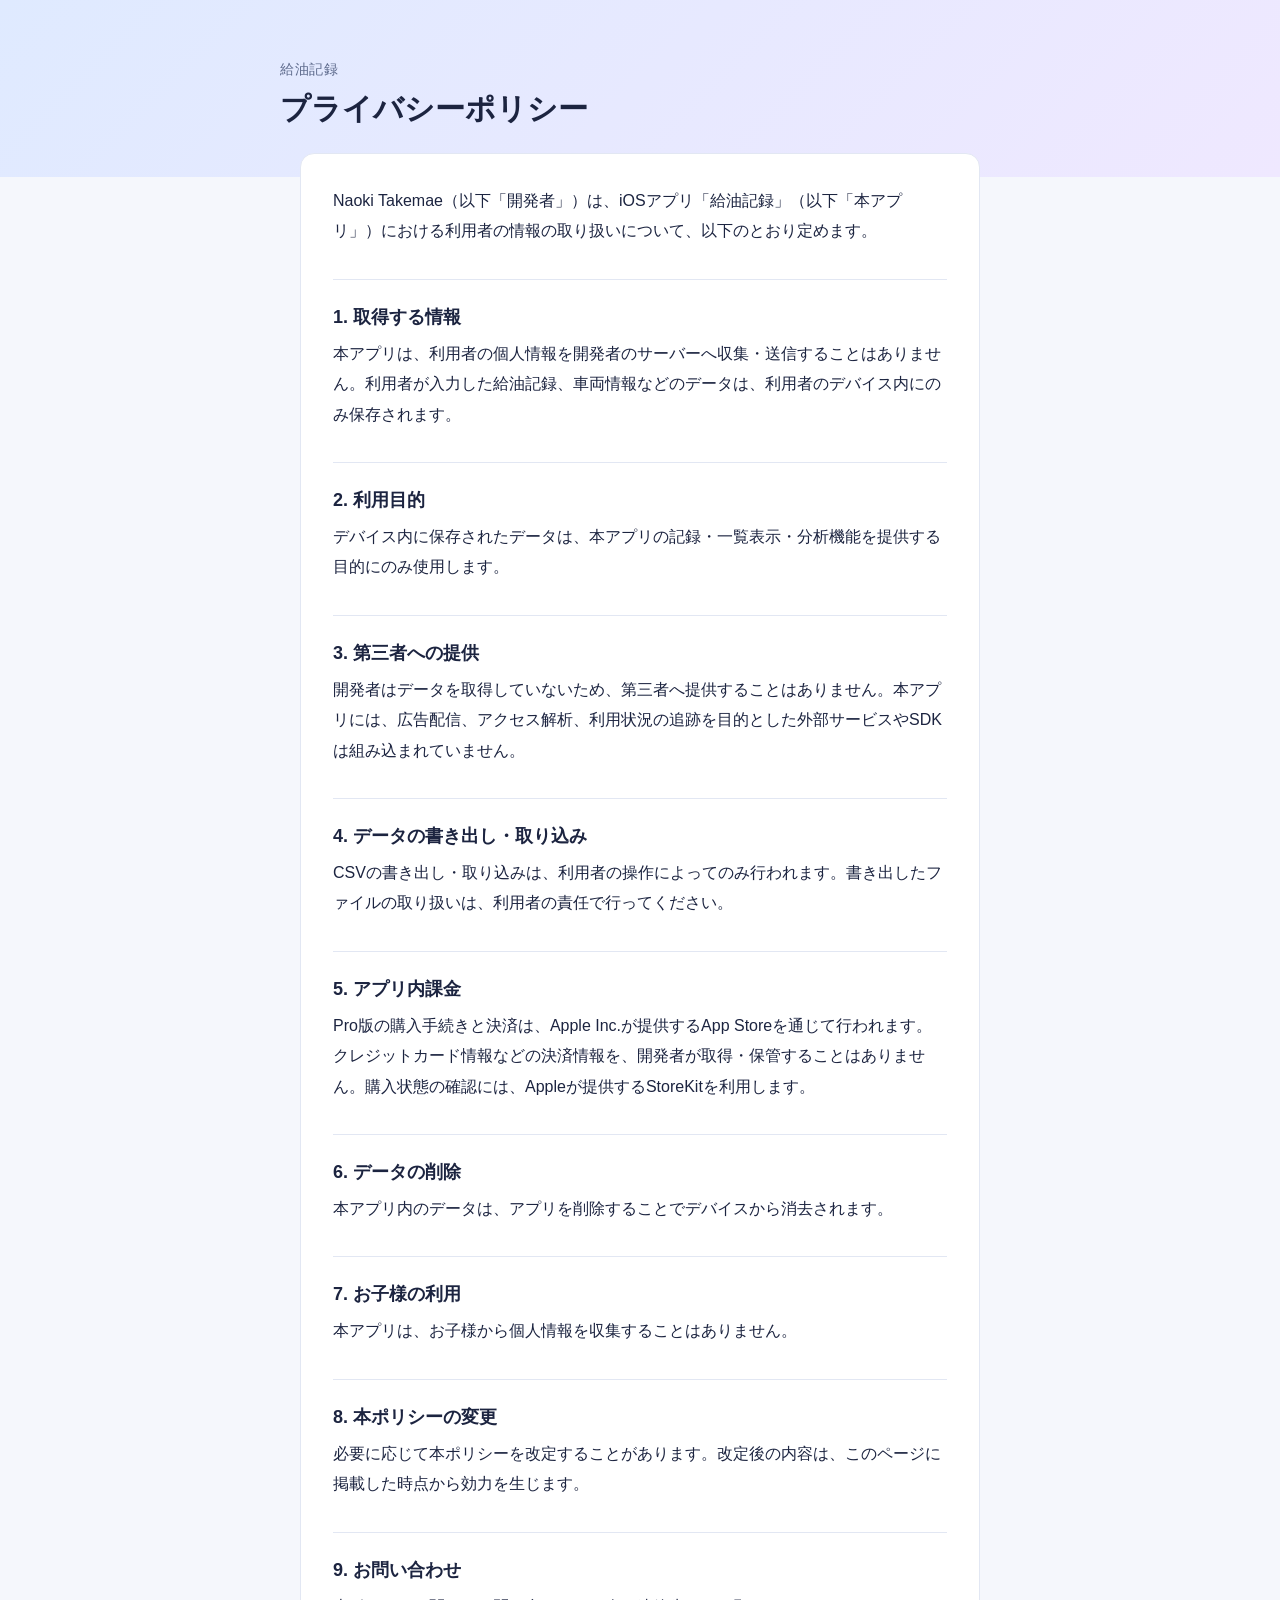
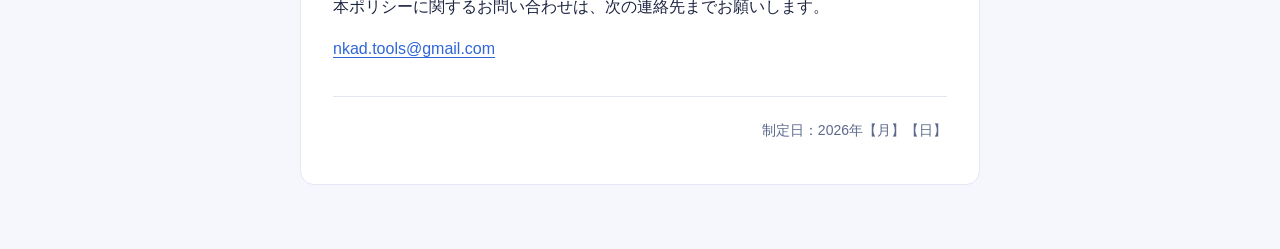
==== privacy-policy.html @ e77f1eb3 "Add files via upload" ====
<!DOCTYPE html>
<html lang="ja">
<head>
<meta charset="utf-8">
<meta name="viewport" content="width=device-width, initial-scale=1">
<title>プライバシーポリシー｜給油記録</title>
<meta name="description" content="iOSアプリ「給油記録」のプライバシーポリシーです。">
<style>
  :root {
    --bg: #f5f7fc;
    --surface: #ffffff;
    --text: #1c2440;
    --muted: #5d6a8c;
    --line: #e2e7f3;
    --accent: #2f66d8;
    --band-1: #dfeaff;
    --band-2: #efe8ff;
  }
  @media (prefers-color-scheme: dark) {
    :root {
      --bg: #12151f;
      --surface: #1a1f2e;
      --text: #e8ecf8;
      --muted: #9aa5c4;
      --line: #2a3145;
      --accent: #7aa2ff;
      --band-1: #1d2742;
      --band-2: #2a2342;
    }
  }

  * { box-sizing: border-box; }

  html { -webkit-text-size-adjust: 100%; }

  body {
    margin: 0;
    background: var(--bg);
    color: var(--text);
    font-family: "Hiragino Sans", "Hiragino Kaku Gothic ProN", "Yu Gothic UI", "Yu Gothic",
                 "Noto Sans JP", "Meiryo", sans-serif;
    font-size: 16px;
    line-height: 1.9;
  }

  .band {
    background: linear-gradient(135deg, var(--band-1), var(--band-2));
    padding: 56px 20px 48px;
  }
  .band-inner {
    max-width: 720px;
    margin: 0 auto;
  }
  .app-name {
    margin: 0 0 6px;
    font-size: 14px;
    color: var(--muted);
    letter-spacing: 0.04em;
  }
  h1 {
    margin: 0;
    font-size: 30px;
    line-height: 1.35;
    font-weight: 700;
  }

  main {
    max-width: 720px;
    margin: -24px auto 0;
    padding: 0 20px 64px;
  }
  .sheet {
    background: var(--surface);
    border: 1px solid var(--line);
    border-radius: 14px;
    padding: 32px 32px 40px;
  }

  .lead { margin: 0 0 8px; }

  section {
    margin-top: 32px;
    padding-top: 24px;
    border-top: 1px solid var(--line);
  }
  h2 {
    margin: 0 0 8px;
    font-size: 18px;
    line-height: 1.5;
    font-weight: 700;
  }
  p { margin: 0 0 12px; }
  p:last-child { margin-bottom: 0; }

  a { color: var(--accent); text-underline-offset: 3px; }
  a:focus-visible { outline: 3px solid var(--accent); outline-offset: 3px; border-radius: 3px; }

  .enacted {
    margin-top: 32px;
    padding-top: 20px;
    border-top: 1px solid var(--line);
    color: var(--muted);
    font-size: 14px;
    text-align: right;
  }

  @media (max-width: 520px) {
    .band { padding: 40px 16px 40px; }
    h1 { font-size: 26px; }
    main { padding: 0 12px 48px; }
    .sheet { padding: 24px 20px 32px; }
  }
</style>
</head>
<body>

<header class="band">
  <div class="band-inner">
    <p class="app-name">給油記録</p>
    <h1>プライバシーポリシー</h1>
  </div>
</header>

<main>
  <article class="sheet">
    <p class="lead">Naoki Takemae（以下「開発者」）は、iOSアプリ「給油記録」（以下「本アプリ」）における利用者の情報の取り扱いについて、以下のとおり定めます。</p>

    <section>
      <h2>1. 取得する情報</h2>
      <p>本アプリは、利用者の個人情報を開発者のサーバーへ収集・送信することはありません。利用者が入力した給油記録、車両情報などのデータは、利用者のデバイス内にのみ保存されます。</p>
    </section>

    <section>
      <h2>2. 利用目的</h2>
      <p>デバイス内に保存されたデータは、本アプリの記録・一覧表示・分析機能を提供する目的にのみ使用します。</p>
    </section>

    <section>
      <h2>3. 第三者への提供</h2>
      <p>開発者はデータを取得していないため、第三者へ提供することはありません。本アプリには、広告配信、アクセス解析、利用状況の追跡を目的とした外部サービスやSDKは組み込まれていません。</p>
    </section>

    <section>
      <h2>4. データの書き出し・取り込み</h2>
      <p>CSVの書き出し・取り込みは、利用者の操作によってのみ行われます。書き出したファイルの取り扱いは、利用者の責任で行ってください。</p>
    </section>

    <section>
      <h2>5. アプリ内課金</h2>
      <p>Pro版の購入手続きと決済は、Apple Inc.が提供するApp Storeを通じて行われます。クレジットカード情報などの決済情報を、開発者が取得・保管することはありません。購入状態の確認には、Appleが提供するStoreKitを利用します。</p>
    </section>

    <section>
      <h2>6. データの削除</h2>
      <p>本アプリ内のデータは、アプリを削除することでデバイスから消去されます。</p>
    </section>

    <section>
      <h2>7. お子様の利用</h2>
      <p>本アプリは、お子様から個人情報を収集することはありません。</p>
    </section>

    <section>
      <h2>8. 本ポリシーの変更</h2>
      <p>必要に応じて本ポリシーを改定することがあります。改定後の内容は、このページに掲載した時点から効力を生じます。</p>
    </section>

    <section>
      <h2>9. お問い合わせ</h2>
      <p>本ポリシーに関するお問い合わせは、次の連絡先までお願いします。</p>
      <p><a href="mailto:nkad.tools@gmail.com">nkad.tools@gmail.com</a></p>
    </section>

    <p class="enacted">制定日：2026年【月】【日】</p>
  </article>
</main>

</body>
</html>
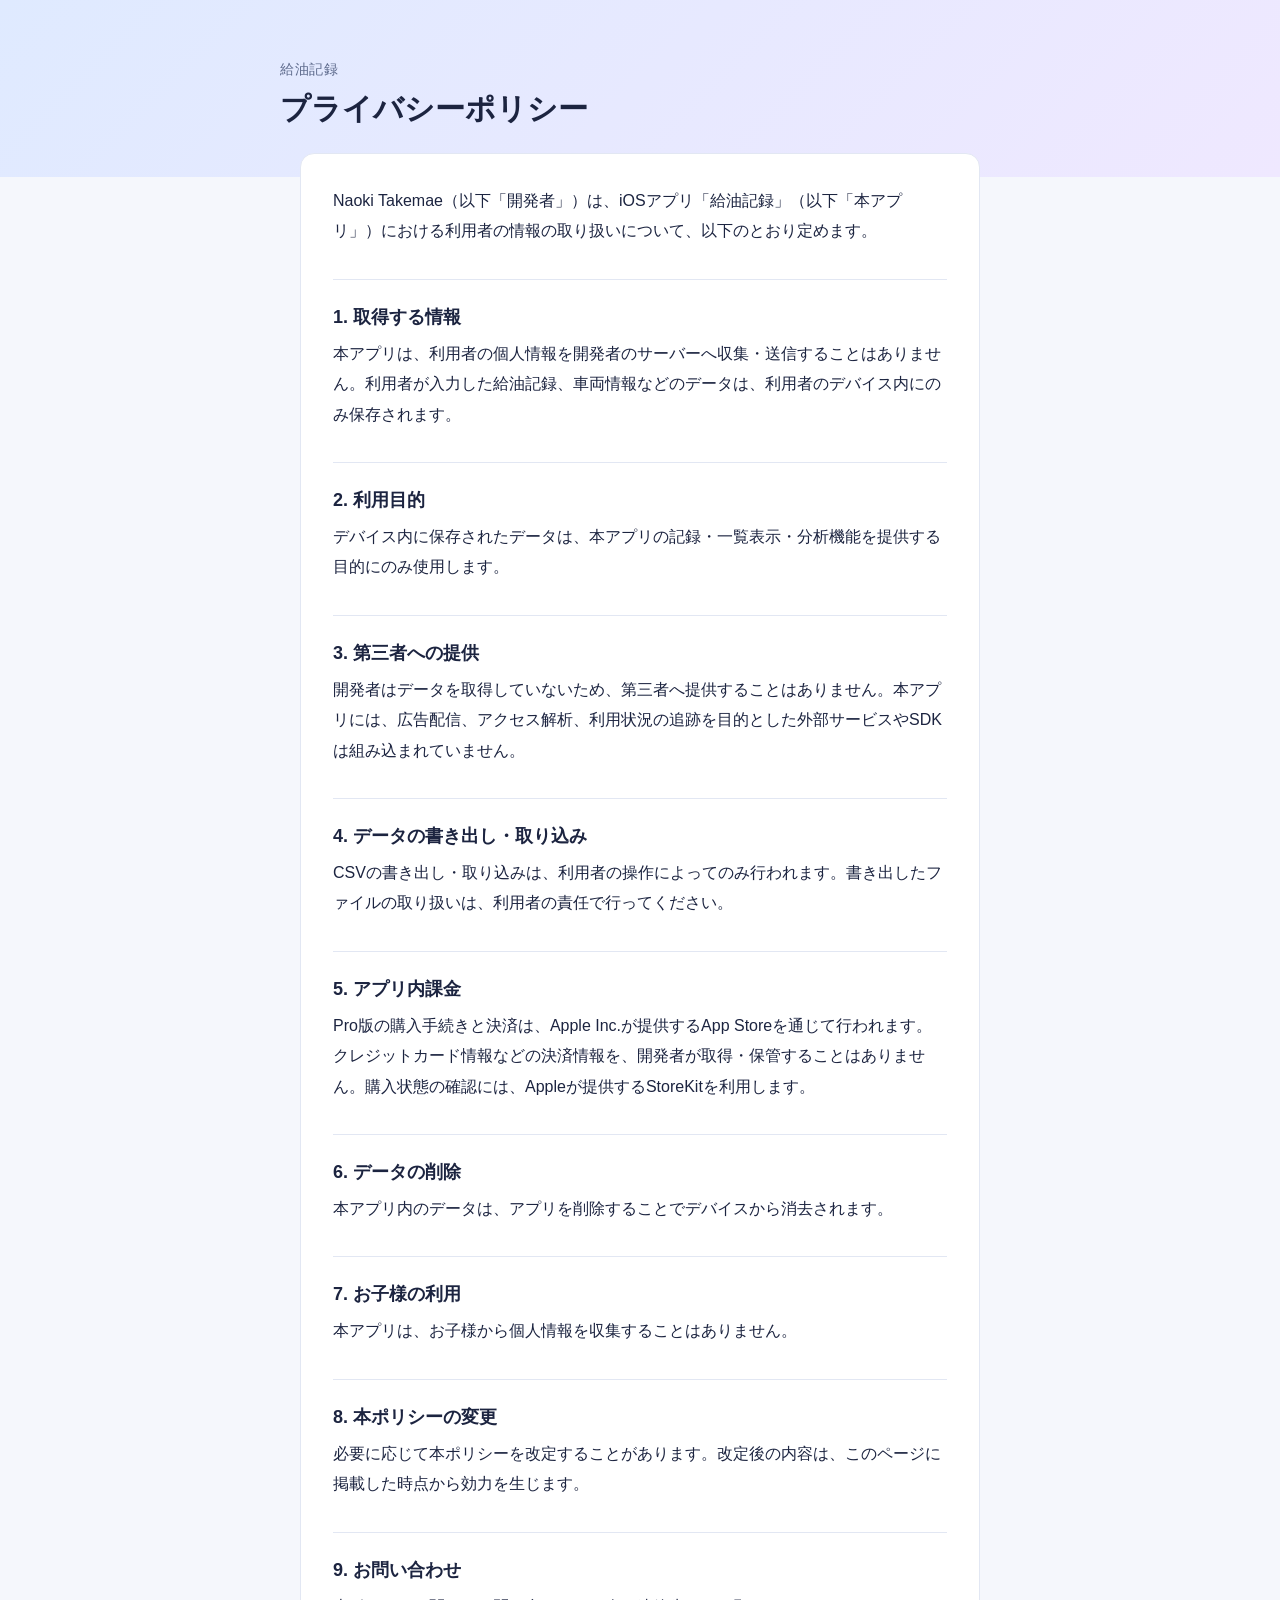
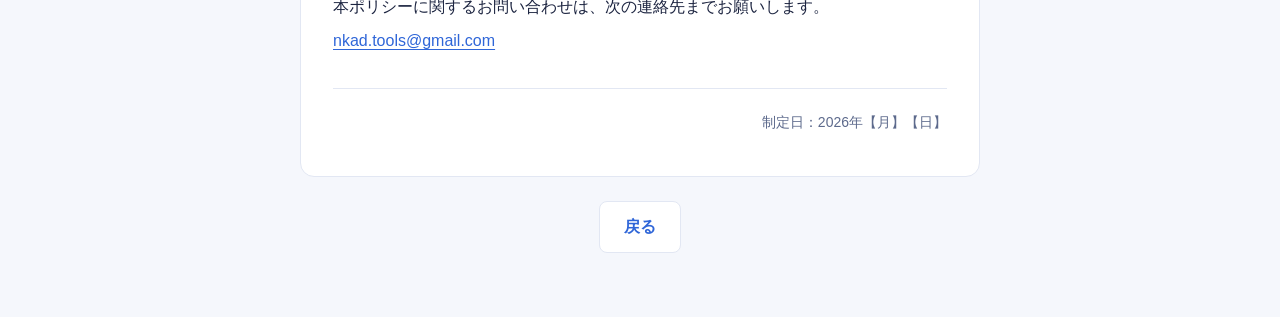
==== commit 3b8d77fb: "Enhance privacy policy layout with new styles Added styles for contact text and back navigation butt" ====
--- a/privacy-policy.html
+++ b/privacy-policy.html
@@ -92,6 +92,11 @@
   p { margin: 0 0 12px; }
   p:last-child { margin-bottom: 0; }
 
+  /* お問い合わせの文言とメールアドレスの間隔を詰める調整 */
+  .contact-text {
+    margin-bottom: 4px;
+  }
+
   a { color: var(--accent); text-underline-offset: 3px; }
   a:focus-visible { outline: 3px solid var(--accent); outline-offset: 3px; border-radius: 3px; }
 
@@ -104,6 +109,26 @@
     text-align: right;
   }
 
+  /* 戻るボタンのスタイル（シートの欄外用） */
+  .back-nav {
+    margin-top: 24px;
+    text-align: center;
+  }
+  .btn-back {
+    display: inline-block;
+    padding: 10px 24px;
+    background-color: var(--surface);
+    color: var(--accent);
+    border: 1px solid var(--line);
+    text-decoration: none;
+    font-weight: bold;
+    border-radius: 8px;
+    transition: background-color 0.2s ease, opacity 0.2s ease;
+  }
+  .btn-back:hover {
+    background-color: var(--line);
+  }
+
   @media (max-width: 520px) {
     .band { padding: 40px 16px 40px; }
     h1 { font-size: 26px; }
@@ -167,12 +192,17 @@
 
     <section>
       <h2>9. お問い合わせ</h2>
-      <p>本ポリシーに関するお問い合わせは、次の連絡先までお願いします。</p>
+      <p class="contact-text">本ポリシーに関するお問い合わせは、次の連絡先までお願いします。</p>
       <p><a href="mailto:nkad.tools@gmail.com">nkad.tools@gmail.com</a></p>
     </section>
 
     <p class="enacted">制定日：2026年【月】【日】</p>
   </article>
+
+  <!-- 白いBox（.sheet）の欄外に移動 -->
+  <div class="back-nav">
+    <a href="index.html" class="btn-back">戻る</a>
+  </div>
 </main>
 
 </body>
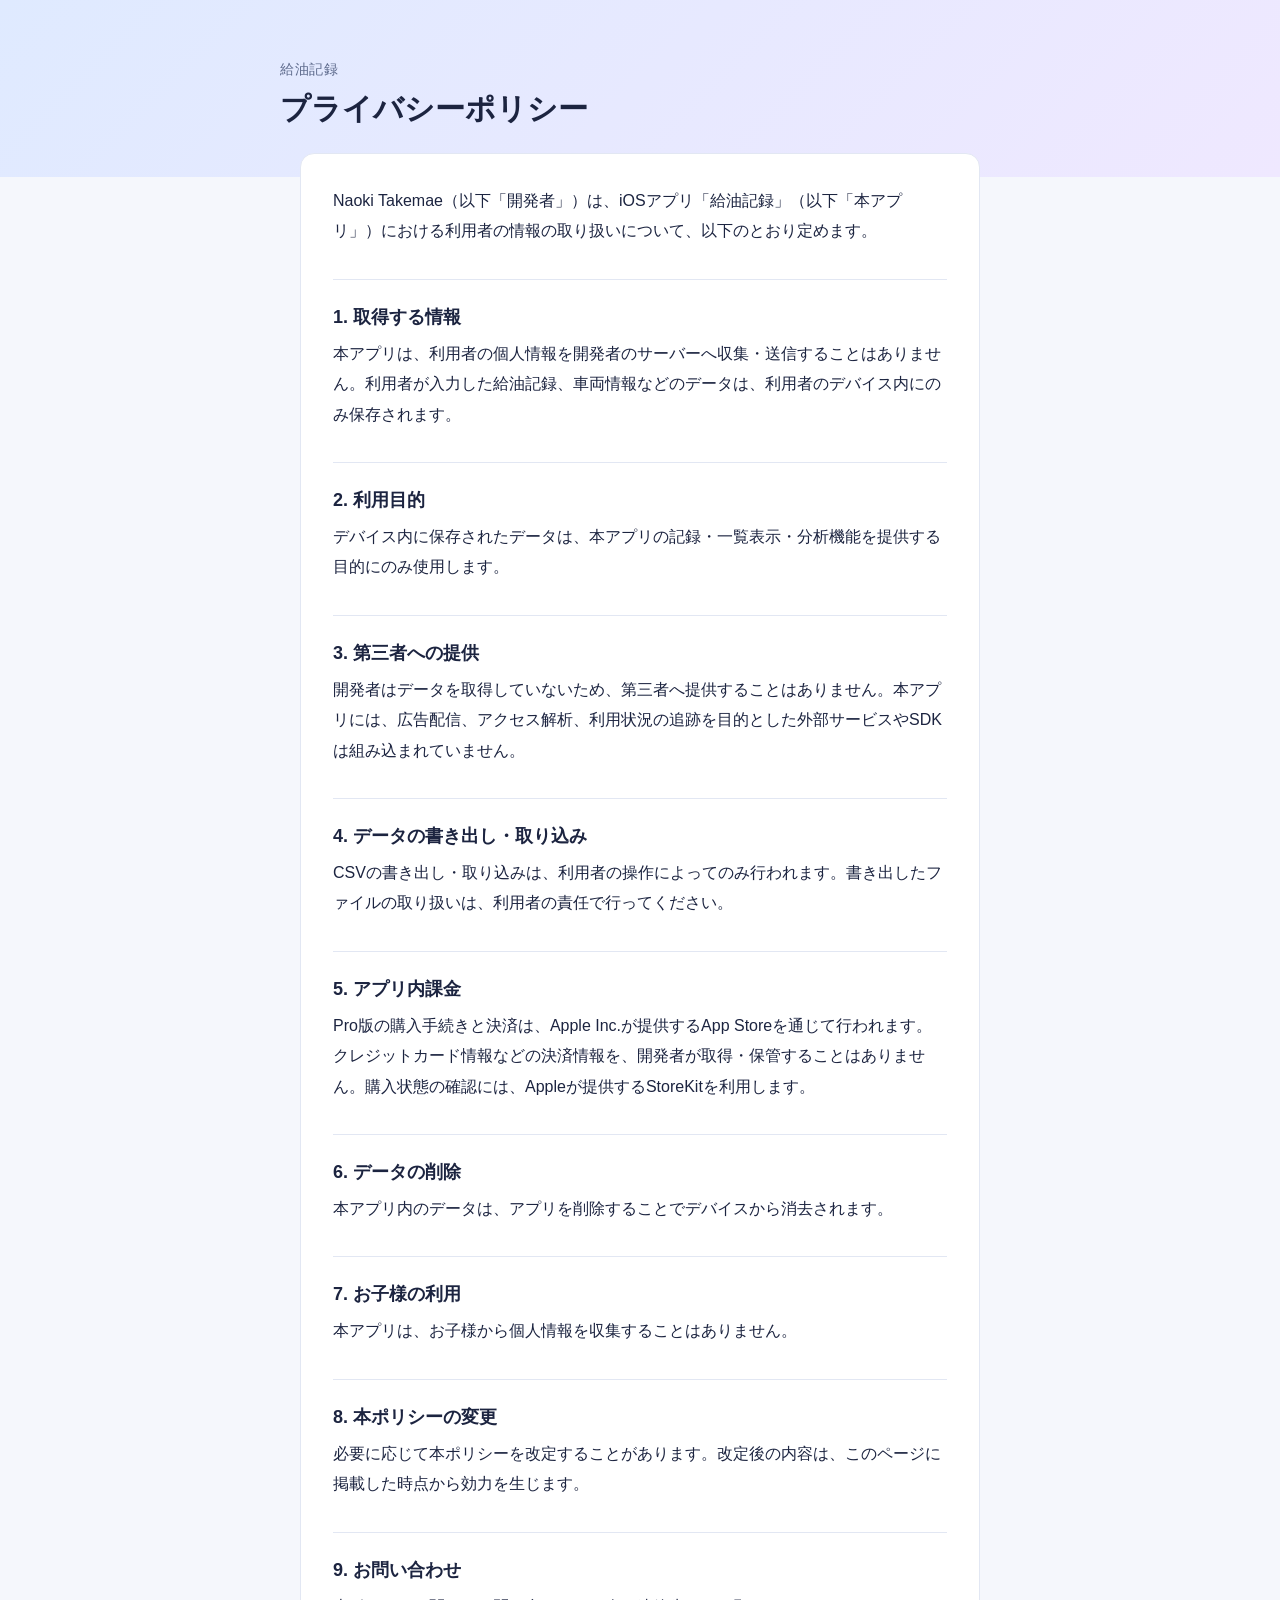
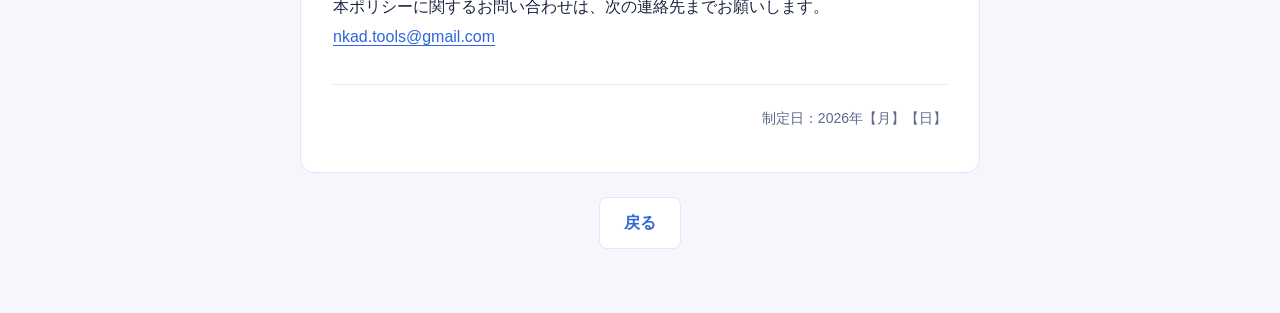
==== commit e20adb4f: "Adjust margin-bottom for contact text in privacy policy" ====
--- a/privacy-policy.html
+++ b/privacy-policy.html
@@ -94,7 +94,7 @@
 
   /* お問い合わせの文言とメールアドレスの間隔を詰める調整 */
   .contact-text {
-    margin-bottom: 4px;
+    margin-bottom: 0px;
   }
 
   a { color: var(--accent); text-underline-offset: 3px; }
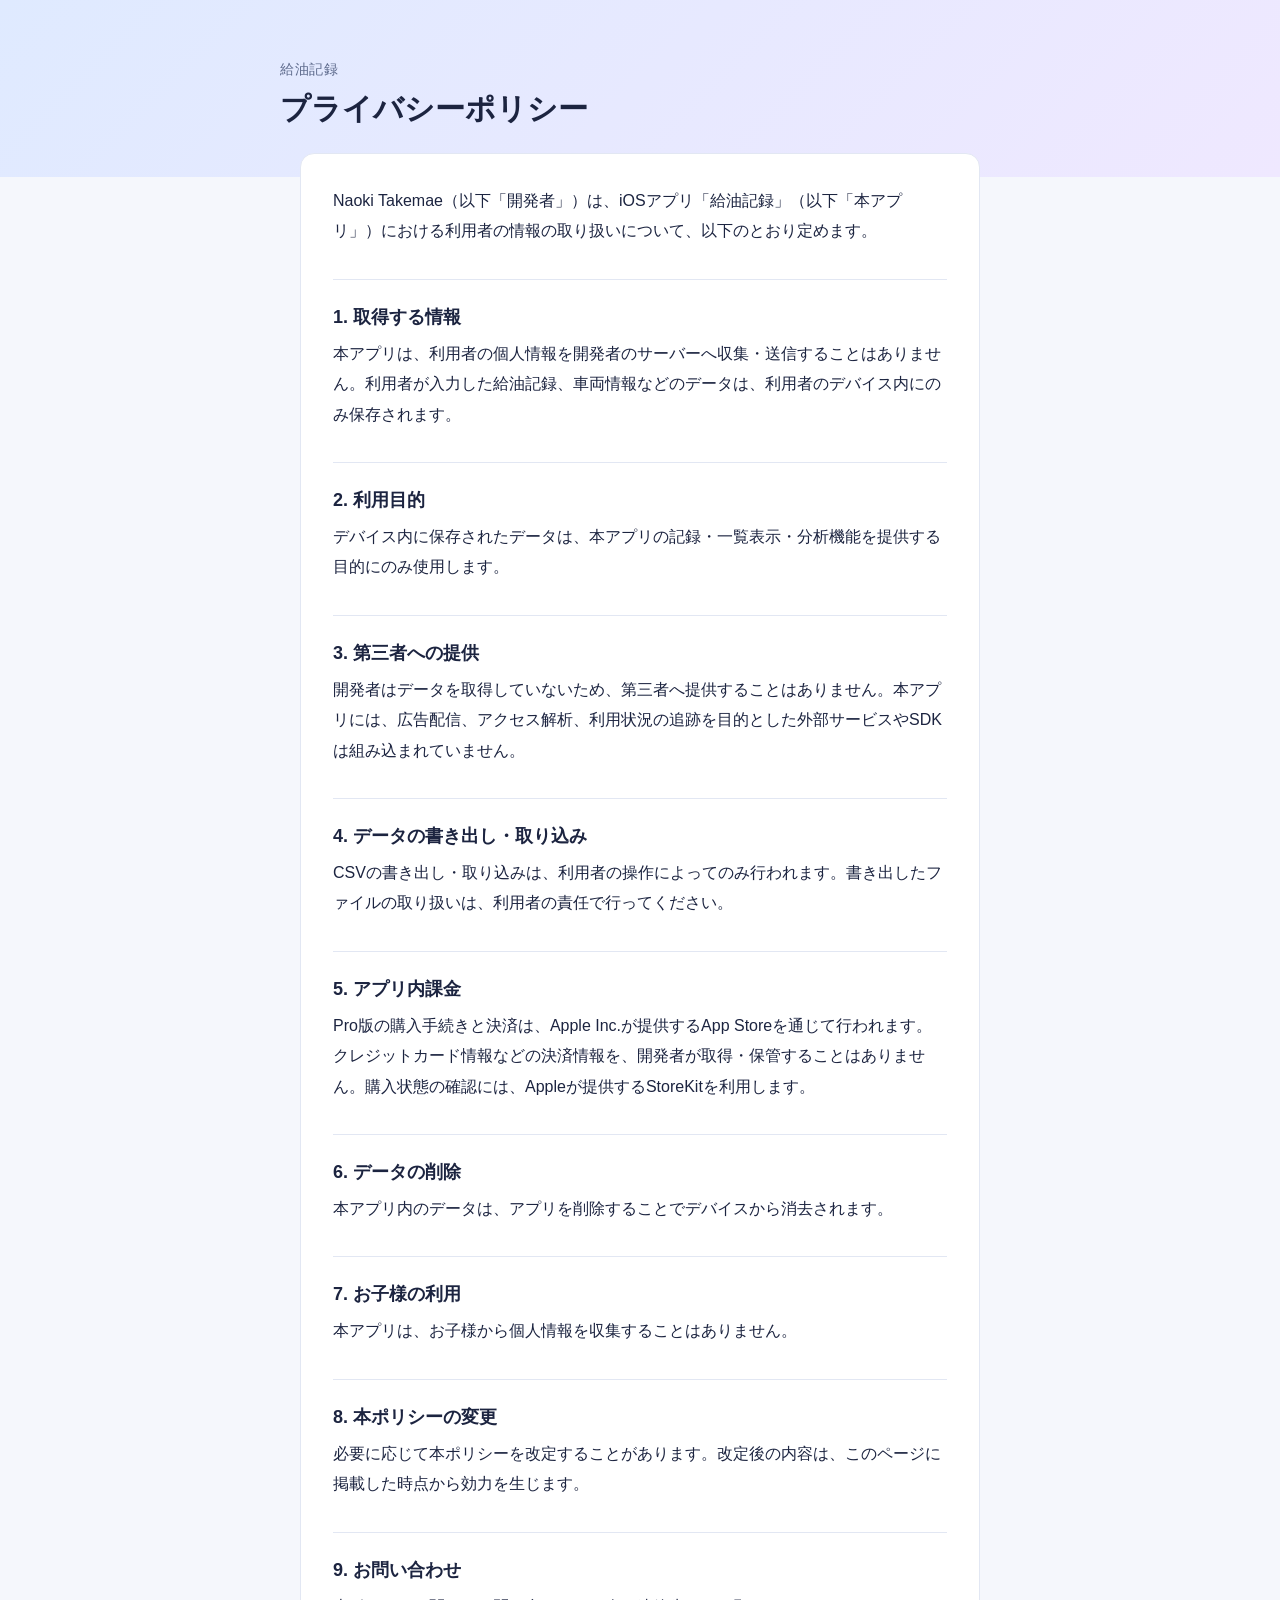
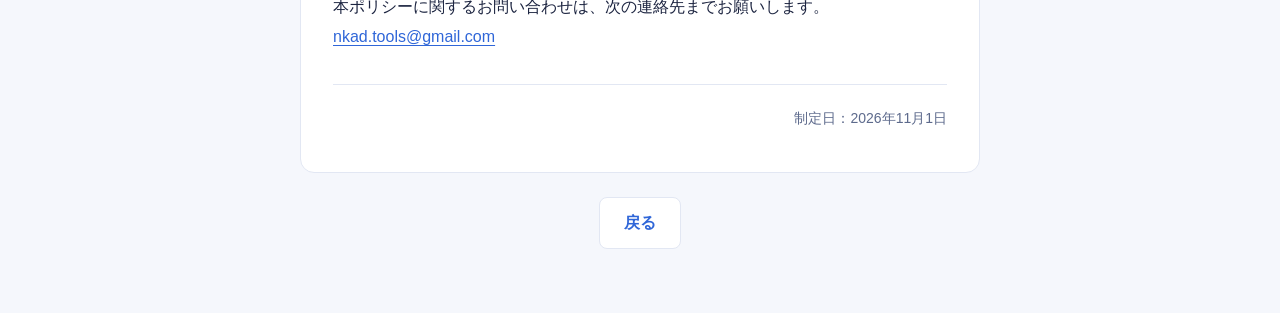
==== commit 522b32ce: "Update enacted date in privacy policy" ====
--- a/privacy-policy.html
+++ b/privacy-policy.html
@@ -196,7 +196,7 @@
       <p><a href="mailto:nkad.tools@gmail.com">nkad.tools@gmail.com</a></p>
     </section>
 
-    <p class="enacted">制定日：2026年【月】【日】</p>
+    <p class="enacted">制定日：2026年11月1日</p>
   </article>
 
   <!-- 白いBox（.sheet）の欄外に移動 -->
